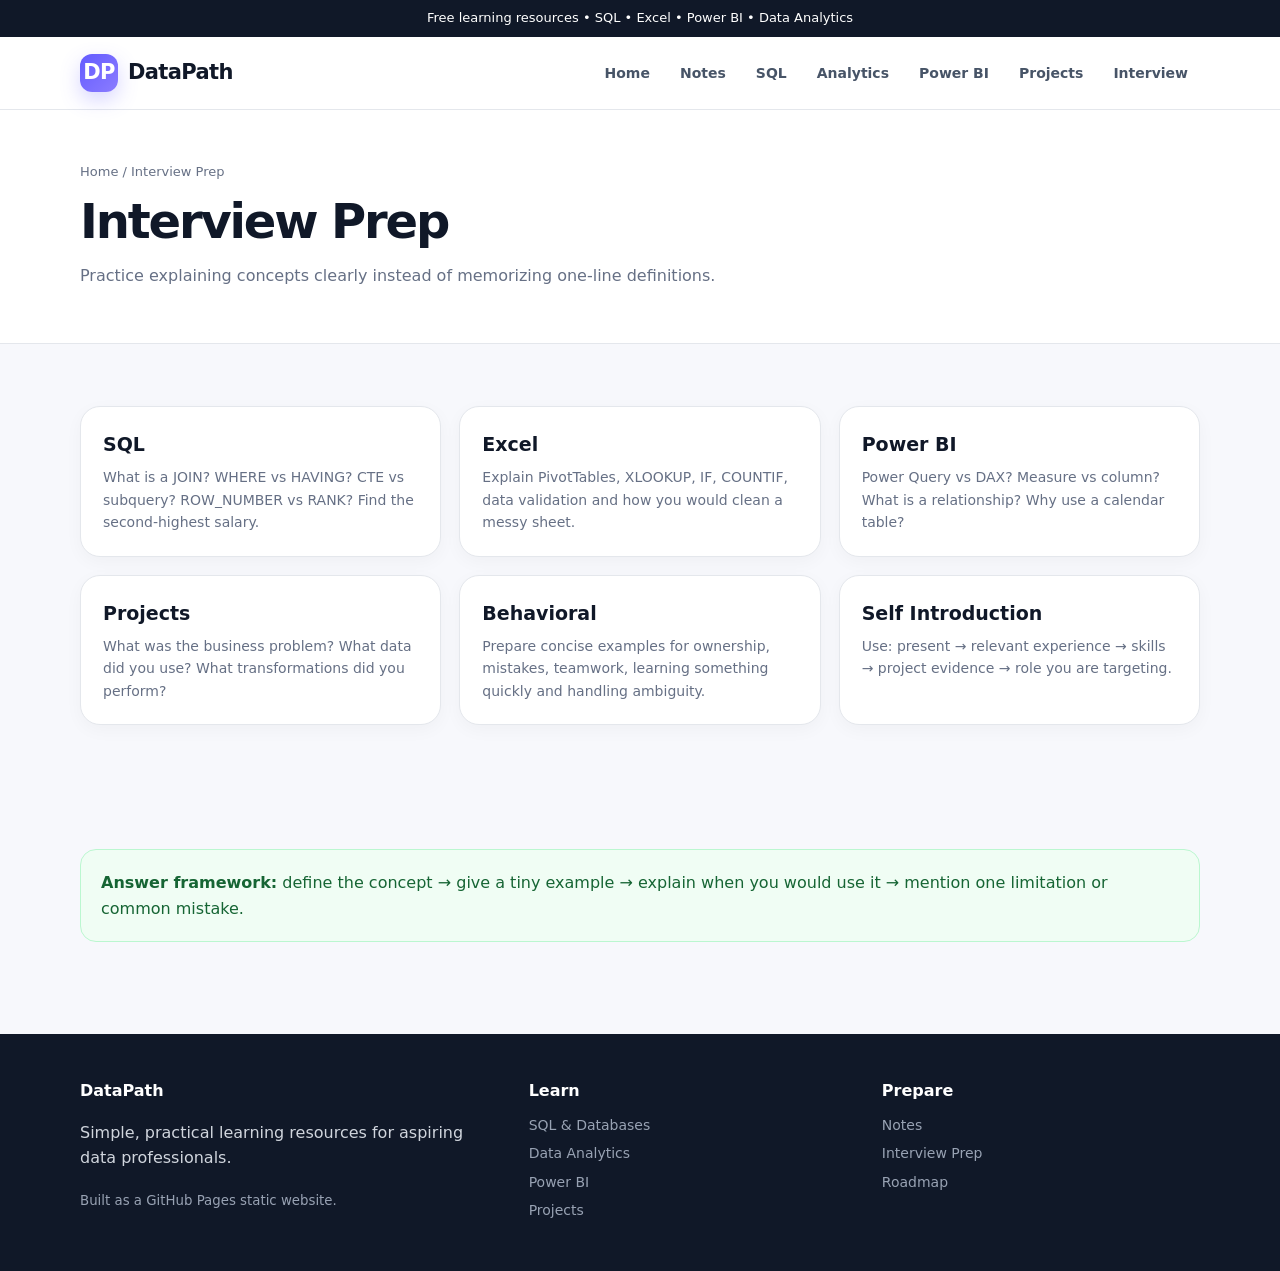
==== interview.html @ 27630b2c "Add files via upload" ====
<!DOCTYPE html>
<html lang="en"><head><meta charset="UTF-8"><meta name="viewport" content="width=device-width,initial-scale=1.0">
<title>Interview Prep | DataPath</title><meta name="description" content="Practical SQL, Data Analytics and Power BI learning resources.">
<link rel="stylesheet" href="style.css"></head><body>
<div class="topbar">Free learning resources • SQL • Excel • Power BI • Data Analytics</div>
<nav class="nav">
  <div class="container nav-inner">
    <a class="brand" href="index.html"><span class="logo">DP</span>DataPath</a>
    <button class="menu-btn" aria-label="Open menu">☰</button>
    <div class="navlinks">
      <a href="index.html">Home</a>
      <a href="notes.html">Notes</a>
      <a href="sql.html">SQL</a>
      <a href="analytics.html">Analytics</a>
      <a href="powerbi.html">Power BI</a>
      <a href="projects.html">Projects</a>
      <a href="interview.html">Interview</a>
    </div>
  </div>
</nav>

<section class="page-hero"><div class="container"><div class="breadcrumb">Home / Interview Prep</div><h1>Interview Prep</h1><p>Practice explaining concepts clearly instead of memorizing one-line definitions.</p></div></section>
<section class="section"><div class="container">
 <div class="grid grid-3">
  <div class="card"><h3>SQL</h3><p>What is a JOIN? WHERE vs HAVING? CTE vs subquery? ROW_NUMBER vs RANK? Find the second-highest salary.</p></div>
  <div class="card"><h3>Excel</h3><p>Explain PivotTables, XLOOKUP, IF, COUNTIF, data validation and how you would clean a messy sheet.</p></div>
  <div class="card"><h3>Power BI</h3><p>Power Query vs DAX? Measure vs column? What is a relationship? Why use a calendar table?</p></div>
  <div class="card"><h3>Projects</h3><p>What was the business problem? What data did you use? What transformations did you perform?</p></div>
  <div class="card"><h3>Behavioral</h3><p>Prepare concise examples for ownership, mistakes, teamwork, learning something quickly and handling ambiguity.</p></div>
  <div class="card"><h3>Self Introduction</h3><p>Use: present → relevant experience → skills → project evidence → role you are targeting.</p></div>
 </div>
</div></section>
<section class="section"><div class="container"><div class="callout"><b>Answer framework:</b> define the concept → give a tiny example → explain when you would use it → mention one limitation or common mistake.</div></div></section>

<footer class="footer">
  <div class="container footer-grid">
    <div><div class="footer-title">DataPath</div><p>Simple, practical learning resources for aspiring data professionals.</p><small>Built as a GitHub Pages static website.</small></div>
    <div><div class="footer-title">Learn</div><a href="sql.html">SQL & Databases</a><a href="analytics.html">Data Analytics</a><a href="powerbi.html">Power BI</a><a href="projects.html">Projects</a></div>
    <div><div class="footer-title">Prepare</div><a href="notes.html">Notes</a><a href="interview.html">Interview Prep</a><a href="index.html#roadmap">Roadmap</a></div>
  </div>
</footer>
<script src="script.js"></script>
</body></html>
---- style.css ----
:root{
  --bg:#f7f8fc; --surface:#fff; --surface-2:#f1f4f9; --text:#101828;
  --muted:#667085; --line:#e4e7ec; --primary:#635bff; --primary-2:#5148e5;
  --accent:#16a34a; --shadow:0 14px 40px rgba(16,24,40,.08); --radius:20px;
}
*{box-sizing:border-box}
html{scroll-behavior:smooth}
body{margin:0;font-family:Inter,ui-sans-serif,system-ui,-apple-system,BlinkMacSystemFont,"Segoe UI",sans-serif;background:var(--bg);color:var(--text);line-height:1.6}
a{color:inherit}
.container{width:min(1120px,92%);margin:auto}
.topbar{background:#101828;color:#fff;font-size:13px;text-align:center;padding:8px 12px}
.nav{position:sticky;top:0;z-index:50;background:rgba(255,255,255,.94);backdrop-filter:blur(12px);border-bottom:1px solid var(--line)}
.nav-inner{min-height:72px;display:flex;align-items:center;justify-content:space-between;gap:20px}
.brand{display:flex;align-items:center;gap:10px;text-decoration:none;font-weight:850;letter-spacing:-.03em;font-size:21px}
.logo{width:38px;height:38px;border-radius:12px;background:linear-gradient(135deg,var(--primary),#8b7cff);color:#fff;display:grid;place-items:center;font-weight:900;box-shadow:0 8px 20px rgba(99,91,255,.25)}
.navlinks{display:flex;align-items:center;gap:6px}
.navlinks a{padding:10px 12px;text-decoration:none;color:#475467;font-size:14px;font-weight:650;border-radius:10px}
.navlinks a:hover,.navlinks a.active{background:#f2f0ff;color:var(--primary)}
.menu-btn{display:none;border:1px solid var(--line);background:#fff;border-radius:10px;padding:9px 11px;font-size:18px}
.hero{padding:72px 0 54px;background:radial-gradient(circle at 80% 10%,#ebe8ff 0,transparent 33%),linear-gradient(180deg,#fff 0,#f7f8fc 100%)}
.hero-grid{display:grid;grid-template-columns:1.25fr .75fr;gap:44px;align-items:center}
.eyebrow{display:inline-flex;align-items:center;gap:8px;padding:7px 11px;border-radius:999px;background:#efedff;color:#5148e5;font-weight:750;font-size:13px}
.hero h1{font-size:clamp(42px,6vw,72px);line-height:1.03;letter-spacing:-.055em;margin:18px 0 20px}
.gradient{background:linear-gradient(90deg,#635bff,#a855f7);-webkit-background-clip:text;background-clip:text;color:transparent}
.hero p{font-size:18px;color:var(--muted);max-width:650px}
.actions{display:flex;gap:12px;flex-wrap:wrap;margin-top:28px}
.btn{display:inline-flex;align-items:center;justify-content:center;gap:8px;padding:12px 17px;border-radius:12px;text-decoration:none;font-weight:750;font-size:14px;border:1px solid transparent;cursor:pointer}
.btn-primary{background:var(--primary);color:#fff;box-shadow:0 8px 20px rgba(99,91,255,.2)}
.btn-primary:hover{background:var(--primary-2)}
.btn-secondary{background:#fff;border-color:var(--line);color:var(--text)}
.hero-card{background:#111827;color:#fff;border-radius:28px;padding:28px;box-shadow:0 25px 55px rgba(16,24,40,.18);position:relative;overflow:hidden}
.hero-card:after{content:"";position:absolute;width:190px;height:190px;border-radius:50%;background:#635bff;filter:blur(55px);opacity:.35;right:-60px;top:-50px}
.code-window{position:relative;z-index:1;background:#1d2939;border:1px solid rgba(255,255,255,.08);border-radius:16px;padding:18px}
.dots{display:flex;gap:6px;margin-bottom:16px}.dot{width:8px;height:8px;border-radius:50%;background:#98a2b3}
.code{font-family:ui-monospace,SFMono-Regular,Menlo,monospace;font-size:13px;color:#d0d5dd;line-height:1.9}
.section{padding:62px 0}
.section-head{display:flex;justify-content:space-between;gap:20px;align-items:end;margin-bottom:26px}
.kicker{font-size:13px;font-weight:800;text-transform:uppercase;letter-spacing:.09em;color:var(--primary)}
h2{font-size:34px;letter-spacing:-.035em;margin:6px 0}
.lead{color:var(--muted);margin:0}
.grid{display:grid;gap:18px}
.grid-3{grid-template-columns:repeat(3,1fr)}
.grid-4{grid-template-columns:repeat(4,1fr)}
.card{background:var(--surface);border:1px solid var(--line);border-radius:var(--radius);padding:22px;box-shadow:0 5px 18px rgba(16,24,40,.035)}
.card:hover{box-shadow:var(--shadow);transform:translateY(-2px);transition:.2s}
.icon{width:46px;height:46px;border-radius:14px;background:#efedff;display:grid;place-items:center;font-size:22px;margin-bottom:14px}
.card h3{margin:0 0 7px;font-size:19px}
.card p{margin:0;color:var(--muted);font-size:14px}
.card-link{display:inline-flex;margin-top:15px;color:var(--primary);text-decoration:none;font-size:13px;font-weight:800}
.stats{display:grid;grid-template-columns:repeat(4,1fr);gap:12px}
.stat{background:#fff;border:1px solid var(--line);border-radius:16px;padding:18px;text-align:center}
.stat strong{display:block;font-size:28px;letter-spacing:-.03em}.stat span{color:var(--muted);font-size:13px}
.note-list{display:grid;gap:12px}
.note{display:flex;justify-content:space-between;gap:18px;align-items:center;background:#fff;border:1px solid var(--line);border-radius:16px;padding:16px 18px;text-decoration:none}
.note:hover{border-color:#c8c3ff}
.note-title{font-weight:750}.note-meta{color:var(--muted);font-size:13px}
.search{display:flex;gap:10px;margin:20px 0 28px}.search input{flex:1;padding:14px 16px;border:1px solid var(--line);border-radius:13px;font:inherit;outline:none}.search input:focus{border-color:var(--primary);box-shadow:0 0 0 4px #efedff}
.page-hero{padding:52px 0 38px;background:#fff;border-bottom:1px solid var(--line)}
.breadcrumb{color:var(--muted);font-size:13px;margin-bottom:12px}.page-hero h1{font-size:48px;line-height:1.1;letter-spacing:-.045em;margin:0 0 10px}.page-hero p{color:var(--muted);max-width:720px}
.topic-row{display:flex;gap:8px;flex-wrap:wrap;margin-top:18px}.tag{background:#f2f4f7;border:1px solid var(--line);padding:6px 10px;border-radius:999px;font-size:12px;font-weight:700}
.project{display:flex;flex-direction:column;height:100%}.project .spacer{flex:1}
.callout{padding:20px;border-radius:16px;background:#f0fdf4;border:1px solid #bbf7d0;color:#166534}
.timeline{display:grid;gap:16px}.step{display:grid;grid-template-columns:42px 1fr;gap:15px;align-items:start}.step-num{width:36px;height:36px;border-radius:50%;background:var(--primary);color:#fff;display:grid;place-items:center;font-weight:800}.step h3{margin:0 0 3px}.step p{margin:0;color:var(--muted)}
footer{margin-top:30px;background:#101828;color:#d0d5dd;padding:44px 0}.footer-grid{display:grid;grid-template-columns:1.3fr 1fr 1fr;gap:35px}.footer-title{color:#fff;font-weight:800;margin-bottom:10px}.footer a{color:#98a2b3;text-decoration:none;display:block;margin:6px 0;font-size:14px}.footer small{color:#98a2b3}
.empty{display:none;padding:28px;text-align:center;color:var(--muted);background:#fff;border:1px dashed var(--line);border-radius:16px}
@media(max-width:850px){
 .hero-grid{grid-template-columns:1fr}.hero-card{max-width:650px}
 .grid-3{grid-template-columns:1fr 1fr}.grid-4{grid-template-columns:1fr 1fr}
 .stats{grid-template-columns:1fr 1fr}.footer-grid{grid-template-columns:1fr 1fr}
 .menu-btn{display:block}.navlinks{display:none;position:absolute;left:4%;right:4%;top:68px;background:#fff;border:1px solid var(--line);border-radius:16px;padding:10px;box-shadow:var(--shadow);flex-direction:column;align-items:stretch}.navlinks.open{display:flex}.navlinks a{display:block}
}
@media(max-width:560px){
 .hero{padding-top:48px}.hero h1{font-size:43px}.page-hero h1{font-size:38px}
 .grid-3,.grid-4,.stats,.footer-grid{grid-template-columns:1fr}.section{padding:45px 0}.section-head{display:block}
}
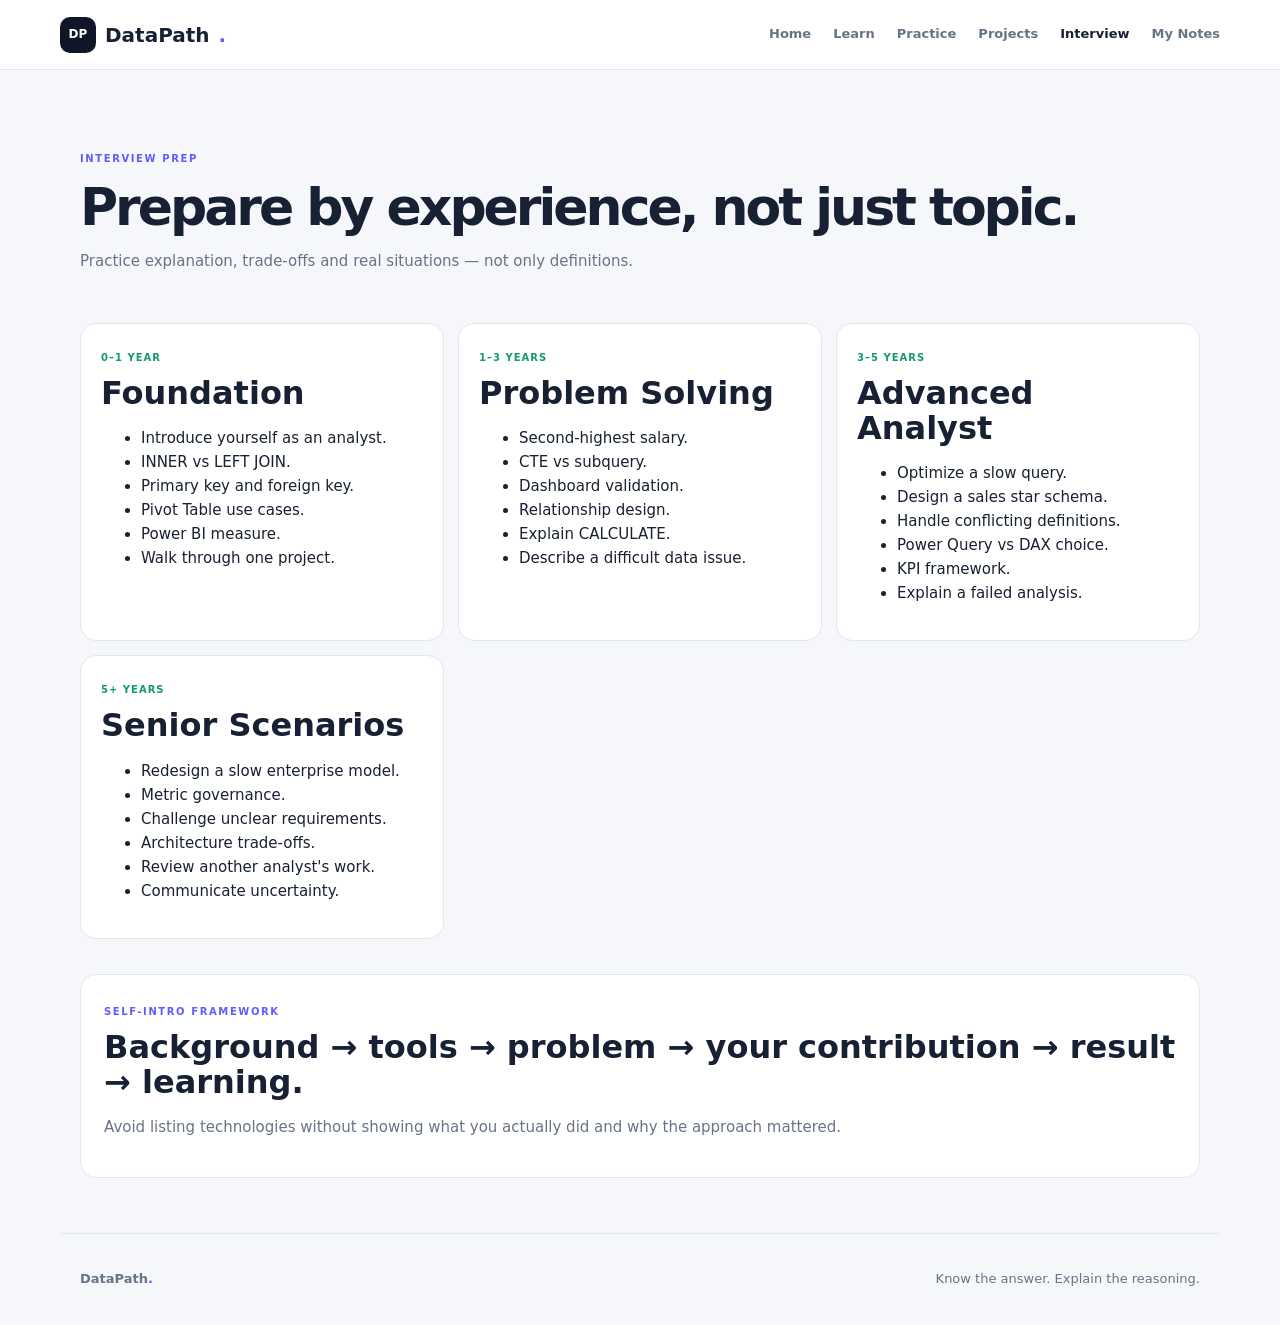
==== commit 475591d8: "Add files via upload" ====
--- a/interview.html
+++ b/interview.html
@@ -1,43 +1 @@
-<!DOCTYPE html>
-<html lang="en"><head><meta charset="UTF-8"><meta name="viewport" content="width=device-width,initial-scale=1.0">
-<title>Interview Prep | DataPath</title><meta name="description" content="Practical SQL, Data Analytics and Power BI learning resources.">
-<link rel="stylesheet" href="style.css"></head><body>
-<div class="topbar">Free learning resources • SQL • Excel • Power BI • Data Analytics</div>
-<nav class="nav">
-  <div class="container nav-inner">
-    <a class="brand" href="index.html"><span class="logo">DP</span>DataPath</a>
-    <button class="menu-btn" aria-label="Open menu">☰</button>
-    <div class="navlinks">
-      <a href="index.html">Home</a>
-      <a href="notes.html">Notes</a>
-      <a href="sql.html">SQL</a>
-      <a href="analytics.html">Analytics</a>
-      <a href="powerbi.html">Power BI</a>
-      <a href="projects.html">Projects</a>
-      <a href="interview.html">Interview</a>
-    </div>
-  </div>
-</nav>
-
-<section class="page-hero"><div class="container"><div class="breadcrumb">Home / Interview Prep</div><h1>Interview Prep</h1><p>Practice explaining concepts clearly instead of memorizing one-line definitions.</p></div></section>
-<section class="section"><div class="container">
- <div class="grid grid-3">
-  <div class="card"><h3>SQL</h3><p>What is a JOIN? WHERE vs HAVING? CTE vs subquery? ROW_NUMBER vs RANK? Find the second-highest salary.</p></div>
-  <div class="card"><h3>Excel</h3><p>Explain PivotTables, XLOOKUP, IF, COUNTIF, data validation and how you would clean a messy sheet.</p></div>
-  <div class="card"><h3>Power BI</h3><p>Power Query vs DAX? Measure vs column? What is a relationship? Why use a calendar table?</p></div>
-  <div class="card"><h3>Projects</h3><p>What was the business problem? What data did you use? What transformations did you perform?</p></div>
-  <div class="card"><h3>Behavioral</h3><p>Prepare concise examples for ownership, mistakes, teamwork, learning something quickly and handling ambiguity.</p></div>
-  <div class="card"><h3>Self Introduction</h3><p>Use: present → relevant experience → skills → project evidence → role you are targeting.</p></div>
- </div>
-</div></section>
-<section class="section"><div class="container"><div class="callout"><b>Answer framework:</b> define the concept → give a tiny example → explain when you would use it → mention one limitation or common mistake.</div></div></section>
-
-<footer class="footer">
-  <div class="container footer-grid">
-    <div><div class="footer-title">DataPath</div><p>Simple, practical learning resources for aspiring data professionals.</p><small>Built as a GitHub Pages static website.</small></div>
-    <div><div class="footer-title">Learn</div><a href="sql.html">SQL & Databases</a><a href="analytics.html">Data Analytics</a><a href="powerbi.html">Power BI</a><a href="projects.html">Projects</a></div>
-    <div><div class="footer-title">Prepare</div><a href="notes.html">Notes</a><a href="interview.html">Interview Prep</a><a href="index.html#roadmap">Roadmap</a></div>
-  </div>
-</footer>
-<script src="script.js"></script>
-</body></html>
+<!doctype html><html><head><meta charset="utf-8"><meta name="viewport" content="width=device-width,initial-scale=1"><title>Interview | DataPath 2.0</title><link rel="stylesheet" href="style.css"></head><body><header class="nav"><a class="brand" href="index.html"><span class="logo">DP</span>DataPath<span class="dot">.</span></a><nav><a href="index.html">Home</a><a href="learn.html">Learn</a><a href="practice.html">Practice</a><a href="projects.html">Projects</a><a class="active" href="interview.html">Interview</a><a href="notes.html">My Notes</a></nav><button class="menu" onclick="menu()">☰</button></header><div id="mobile" class="mobile"><a href="index.html">Home</a><a href="learn.html">Learn</a><a href="practice.html">Practice</a><a href="projects.html">Projects</a><a href="interview.html">Interview</a><a href="notes.html">My Notes</a></div><main class="wrap"><div class="pagehero"><span class="eyebrow">INTERVIEW PREP</span><h1>Prepare by experience, not just topic.</h1><p>Practice explanation, trade-offs and real situations — not only definitions.</p></div><div class="interview-grid"><article class="interview"><span class="tag">0–1 YEAR</span><h2>Foundation</h2><ul><li>Introduce yourself as an analyst.</li><li>INNER vs LEFT JOIN.</li><li>Primary key and foreign key.</li><li>Pivot Table use cases.</li><li>Power BI measure.</li><li>Walk through one project.</li></ul></article><article class="interview"><span class="tag">1–3 YEARS</span><h2>Problem Solving</h2><ul><li>Second-highest salary.</li><li>CTE vs subquery.</li><li>Dashboard validation.</li><li>Relationship design.</li><li>Explain CALCULATE.</li><li>Describe a difficult data issue.</li></ul></article><article class="interview"><span class="tag">3–5 YEARS</span><h2>Advanced Analyst</h2><ul><li>Optimize a slow query.</li><li>Design a sales star schema.</li><li>Handle conflicting definitions.</li><li>Power Query vs DAX choice.</li><li>KPI framework.</li><li>Explain a failed analysis.</li></ul></article><article class="interview"><span class="tag">5+ YEARS</span><h2>Senior Scenarios</h2><ul><li>Redesign a slow enterprise model.</li><li>Metric governance.</li><li>Challenge unclear requirements.</li><li>Architecture trade-offs.</li><li>Review another analyst's work.</li><li>Communicate uncertainty.</li></ul></article></div><div class="callout"><span class="eyebrow">SELF-INTRO FRAMEWORK</span><h2>Background → tools → problem → your contribution → result → learning.</h2><p>Avoid listing technologies without showing what you actually did and why the approach mattered.</p></div></main><footer><b>DataPath<span class="dot">.</span></b><span>Know the answer. Explain the reasoning.</span></footer><script src="script.js"></script></body></html>
--- a/style.css
+++ b/style.css
@@ -1,75 +1 @@
-:root{
-  --bg:#f7f8fc; --surface:#fff; --surface-2:#f1f4f9; --text:#101828;
-  --muted:#667085; --line:#e4e7ec; --primary:#635bff; --primary-2:#5148e5;
-  --accent:#16a34a; --shadow:0 14px 40px rgba(16,24,40,.08); --radius:20px;
-}
-*{box-sizing:border-box}
-html{scroll-behavior:smooth}
-body{margin:0;font-family:Inter,ui-sans-serif,system-ui,-apple-system,BlinkMacSystemFont,"Segoe UI",sans-serif;background:var(--bg);color:var(--text);line-height:1.6}
-a{color:inherit}
-.container{width:min(1120px,92%);margin:auto}
-.topbar{background:#101828;color:#fff;font-size:13px;text-align:center;padding:8px 12px}
-.nav{position:sticky;top:0;z-index:50;background:rgba(255,255,255,.94);backdrop-filter:blur(12px);border-bottom:1px solid var(--line)}
-.nav-inner{min-height:72px;display:flex;align-items:center;justify-content:space-between;gap:20px}
-.brand{display:flex;align-items:center;gap:10px;text-decoration:none;font-weight:850;letter-spacing:-.03em;font-size:21px}
-.logo{width:38px;height:38px;border-radius:12px;background:linear-gradient(135deg,var(--primary),#8b7cff);color:#fff;display:grid;place-items:center;font-weight:900;box-shadow:0 8px 20px rgba(99,91,255,.25)}
-.navlinks{display:flex;align-items:center;gap:6px}
-.navlinks a{padding:10px 12px;text-decoration:none;color:#475467;font-size:14px;font-weight:650;border-radius:10px}
-.navlinks a:hover,.navlinks a.active{background:#f2f0ff;color:var(--primary)}
-.menu-btn{display:none;border:1px solid var(--line);background:#fff;border-radius:10px;padding:9px 11px;font-size:18px}
-.hero{padding:72px 0 54px;background:radial-gradient(circle at 80% 10%,#ebe8ff 0,transparent 33%),linear-gradient(180deg,#fff 0,#f7f8fc 100%)}
-.hero-grid{display:grid;grid-template-columns:1.25fr .75fr;gap:44px;align-items:center}
-.eyebrow{display:inline-flex;align-items:center;gap:8px;padding:7px 11px;border-radius:999px;background:#efedff;color:#5148e5;font-weight:750;font-size:13px}
-.hero h1{font-size:clamp(42px,6vw,72px);line-height:1.03;letter-spacing:-.055em;margin:18px 0 20px}
-.gradient{background:linear-gradient(90deg,#635bff,#a855f7);-webkit-background-clip:text;background-clip:text;color:transparent}
-.hero p{font-size:18px;color:var(--muted);max-width:650px}
-.actions{display:flex;gap:12px;flex-wrap:wrap;margin-top:28px}
-.btn{display:inline-flex;align-items:center;justify-content:center;gap:8px;padding:12px 17px;border-radius:12px;text-decoration:none;font-weight:750;font-size:14px;border:1px solid transparent;cursor:pointer}
-.btn-primary{background:var(--primary);color:#fff;box-shadow:0 8px 20px rgba(99,91,255,.2)}
-.btn-primary:hover{background:var(--primary-2)}
-.btn-secondary{background:#fff;border-color:var(--line);color:var(--text)}
-.hero-card{background:#111827;color:#fff;border-radius:28px;padding:28px;box-shadow:0 25px 55px rgba(16,24,40,.18);position:relative;overflow:hidden}
-.hero-card:after{content:"";position:absolute;width:190px;height:190px;border-radius:50%;background:#635bff;filter:blur(55px);opacity:.35;right:-60px;top:-50px}
-.code-window{position:relative;z-index:1;background:#1d2939;border:1px solid rgba(255,255,255,.08);border-radius:16px;padding:18px}
-.dots{display:flex;gap:6px;margin-bottom:16px}.dot{width:8px;height:8px;border-radius:50%;background:#98a2b3}
-.code{font-family:ui-monospace,SFMono-Regular,Menlo,monospace;font-size:13px;color:#d0d5dd;line-height:1.9}
-.section{padding:62px 0}
-.section-head{display:flex;justify-content:space-between;gap:20px;align-items:end;margin-bottom:26px}
-.kicker{font-size:13px;font-weight:800;text-transform:uppercase;letter-spacing:.09em;color:var(--primary)}
-h2{font-size:34px;letter-spacing:-.035em;margin:6px 0}
-.lead{color:var(--muted);margin:0}
-.grid{display:grid;gap:18px}
-.grid-3{grid-template-columns:repeat(3,1fr)}
-.grid-4{grid-template-columns:repeat(4,1fr)}
-.card{background:var(--surface);border:1px solid var(--line);border-radius:var(--radius);padding:22px;box-shadow:0 5px 18px rgba(16,24,40,.035)}
-.card:hover{box-shadow:var(--shadow);transform:translateY(-2px);transition:.2s}
-.icon{width:46px;height:46px;border-radius:14px;background:#efedff;display:grid;place-items:center;font-size:22px;margin-bottom:14px}
-.card h3{margin:0 0 7px;font-size:19px}
-.card p{margin:0;color:var(--muted);font-size:14px}
-.card-link{display:inline-flex;margin-top:15px;color:var(--primary);text-decoration:none;font-size:13px;font-weight:800}
-.stats{display:grid;grid-template-columns:repeat(4,1fr);gap:12px}
-.stat{background:#fff;border:1px solid var(--line);border-radius:16px;padding:18px;text-align:center}
-.stat strong{display:block;font-size:28px;letter-spacing:-.03em}.stat span{color:var(--muted);font-size:13px}
-.note-list{display:grid;gap:12px}
-.note{display:flex;justify-content:space-between;gap:18px;align-items:center;background:#fff;border:1px solid var(--line);border-radius:16px;padding:16px 18px;text-decoration:none}
-.note:hover{border-color:#c8c3ff}
-.note-title{font-weight:750}.note-meta{color:var(--muted);font-size:13px}
-.search{display:flex;gap:10px;margin:20px 0 28px}.search input{flex:1;padding:14px 16px;border:1px solid var(--line);border-radius:13px;font:inherit;outline:none}.search input:focus{border-color:var(--primary);box-shadow:0 0 0 4px #efedff}
-.page-hero{padding:52px 0 38px;background:#fff;border-bottom:1px solid var(--line)}
-.breadcrumb{color:var(--muted);font-size:13px;margin-bottom:12px}.page-hero h1{font-size:48px;line-height:1.1;letter-spacing:-.045em;margin:0 0 10px}.page-hero p{color:var(--muted);max-width:720px}
-.topic-row{display:flex;gap:8px;flex-wrap:wrap;margin-top:18px}.tag{background:#f2f4f7;border:1px solid var(--line);padding:6px 10px;border-radius:999px;font-size:12px;font-weight:700}
-.project{display:flex;flex-direction:column;height:100%}.project .spacer{flex:1}
-.callout{padding:20px;border-radius:16px;background:#f0fdf4;border:1px solid #bbf7d0;color:#166534}
-.timeline{display:grid;gap:16px}.step{display:grid;grid-template-columns:42px 1fr;gap:15px;align-items:start}.step-num{width:36px;height:36px;border-radius:50%;background:var(--primary);color:#fff;display:grid;place-items:center;font-weight:800}.step h3{margin:0 0 3px}.step p{margin:0;color:var(--muted)}
-footer{margin-top:30px;background:#101828;color:#d0d5dd;padding:44px 0}.footer-grid{display:grid;grid-template-columns:1.3fr 1fr 1fr;gap:35px}.footer-title{color:#fff;font-weight:800;margin-bottom:10px}.footer a{color:#98a2b3;text-decoration:none;display:block;margin:6px 0;font-size:14px}.footer small{color:#98a2b3}
-.empty{display:none;padding:28px;text-align:center;color:var(--muted);background:#fff;border:1px dashed var(--line);border-radius:16px}
-@media(max-width:850px){
- .hero-grid{grid-template-columns:1fr}.hero-card{max-width:650px}
- .grid-3{grid-template-columns:1fr 1fr}.grid-4{grid-template-columns:1fr 1fr}
- .stats{grid-template-columns:1fr 1fr}.footer-grid{grid-template-columns:1fr 1fr}
- .menu-btn{display:block}.navlinks{display:none;position:absolute;left:4%;right:4%;top:68px;background:#fff;border:1px solid var(--line);border-radius:16px;padding:10px;box-shadow:var(--shadow);flex-direction:column;align-items:stretch}.navlinks.open{display:flex}.navlinks a{display:block}
-}
-@media(max-width:560px){
- .hero{padding-top:48px}.hero h1{font-size:43px}.page-hero h1{font-size:38px}
- .grid-3,.grid-4,.stats,.footer-grid{grid-template-columns:1fr}.section{padding:45px 0}.section-head{display:block}
-}
+:root{--bg:#f6f7fb;--card:#fff;--ink:#182033;--muted:#687386;--line:#e2e6ef;--accent:#635bff;--dark:#101628;--green:#159a67}*{box-sizing:border-box}body{margin:0;background:var(--bg);color:var(--ink);font:15px/1.6 Inter,system-ui,-apple-system,Segoe UI,sans-serif}a{text-decoration:none;color:inherit}.nav{height:70px;background:#fff;border-bottom:1px solid var(--line);display:flex;align-items:center;justify-content:space-between;padding:0 max(20px,calc((100% - 1160px)/2));position:sticky;top:0;z-index:5}.brand{font-size:20px;font-weight:850;display:flex;gap:9px;align-items:center}.logo{width:36px;height:36px;border-radius:10px;background:var(--dark);color:#fff;display:grid;place-items:center;font-size:12px}.dot{color:var(--accent)}nav{display:flex;gap:22px;color:var(--muted);font-size:13px;font-weight:650}nav a:hover,.active{color:var(--ink)}.menu{display:none;background:none;border:0;font-size:24px}.mobile{display:none;background:#fff;border-bottom:1px solid var(--line);padding:10px 20px}.mobile a{display:block;padding:7px;font-weight:700}.wrap{max-width:1160px;margin:auto;padding:55px 20px}.hero{display:grid;grid-template-columns:1.2fr .8fr;gap:55px;align-items:center;padding-top:75px}.eyebrow{font-size:10px;letter-spacing:1.6px;font-weight:850;color:var(--accent)}h1{font-size:clamp(42px,6vw,70px);line-height:1.02;letter-spacing:-3px;margin:12px 0}h2{font-size:32px;line-height:1.1;margin:8px 0}h3{margin:8px 0 4px}.hero h1 span{color:var(--accent)}p{color:var(--muted)}.buttons{display:flex;gap:10px;margin:25px 0}.btn{padding:11px 17px;border-radius:9px;font-weight:800;font-size:13px}.primary{background:var(--dark);color:#fff}.secondary{background:#fff;border:1px solid var(--line)}.stats{display:flex;gap:28px;margin-top:30px}.stats b{font-size:21px;display:block}.stats small{color:var(--muted)}.journey{background:var(--dark);color:#fff;border-radius:22px;padding:25px}.journey-top{display:flex;justify-content:space-between;font-size:10px;color:#aeb8cb;letter-spacing:1px}.step{display:grid;grid-template-columns:40px 1fr auto;gap:10px;align-items:center;padding:14px 0}.step i{font-style:normal;width:35px;height:35px;border:1px solid #3a4358;border-radius:9px;display:grid;place-items:center;font-size:10px}.step:first-of-type i{background:var(--accent);border-color:var(--accent)}.section{padding:65px 0}.section-head{display:flex;justify-content:space-between;align-items:end;margin-bottom:25px}.grid{display:grid;grid-template-columns:repeat(4,1fr);gap:14px}.card,.lesson,.project,.question,.interview,.note{background:var(--card);border:1px solid var(--line);border-radius:16px;padding:20px}.card:hover,.lesson:hover,.project:hover,.note:hover{transform:translateY(-2px);box-shadow:0 12px 28px #18203312}.icon{width:42px;height:42px;border-radius:11px;background:#eef0ff;color:var(--accent);display:grid;place-items:center;font-weight:900}.tag{font-size:10px;font-weight:850;color:var(--green);letter-spacing:1px}.levels{display:grid;grid-template-columns:repeat(5,1fr);gap:10px}.level{background:#fff;border:1px solid var(--line);padding:18px;border-radius:14px}.dark{background:var(--dark);color:#fff;max-width:none;padding-left:max(20px,calc((100% - 1120px)/2));padding-right:max(20px,calc((100% - 1120px)/2))}.dark p{color:#b8c0d0}.pagehero{padding:20px 0 35px}.pagehero h1{font-size:52px}.tabs{display:flex;gap:8px;flex-wrap:wrap;margin-bottom:30px}.tab{border:1px solid var(--line);background:#fff;padding:8px 13px;border-radius:8px;font-weight:750;cursor:pointer}.tab.active{background:var(--dark);color:#fff}.lesson-grid,.question-grid,.project-grid,.interview-grid,.notes-grid{display:grid;grid-template-columns:repeat(3,1fr);gap:14px}.topic{margin:50px 0}.topic-head{display:flex;gap:15px;align-items:center;margin-bottom:18px}.code{background:#101628;color:#e1e7f2;border-radius:15px;padding:20px;overflow:auto;margin-top:18px}.code pre{margin:0}.practice{display:flex;justify-content:space-between;gap:20px}.question pre{background:#f0f2f7;padding:12px;border-radius:8px;white-space:pre-wrap;font-size:12px}.question button{background:var(--dark);color:#fff;border:0;border-radius:7px;padding:8px 11px;cursor:pointer}.answer{display:none;background:#eaf8f2;border-left:3px solid var(--green);padding:10px;margin-top:10px;font-size:13px}.search{width:100%;padding:13px 15px;border:1px solid var(--line);border-radius:10px;background:#fff;font-size:15px;outline:0}.callout{margin-top:35px;background:#fff;border:1px solid var(--line);border-radius:16px;padding:23px}footer{max-width:1160px;margin:auto;padding:35px 20px;border-top:1px solid var(--line);display:flex;justify-content:space-between;color:var(--muted);font-size:13px}@media(max-width:850px){nav{display:none}.menu{display:block}.mobile.open{display:block}.hero{grid-template-columns:1fr;padding-top:45px}.grid,.levels{grid-template-columns:repeat(2,1fr)}.lesson-grid,.question-grid,.project-grid,.interview-grid,.notes-grid{grid-template-columns:1fr 1fr}.pagehero h1{font-size:42px}}@media(max-width:560px){.wrap{padding:40px 16px}.grid,.levels,.lesson-grid,.question-grid,.project-grid,.interview-grid,.notes-grid{grid-template-columns:1fr}.stats{display:grid;grid-template-columns:1fr 1fr}.buttons{flex-direction:column}.btn{text-align:center}footer{margin:0 16px;display:block}.section{padding:45px 0}}
